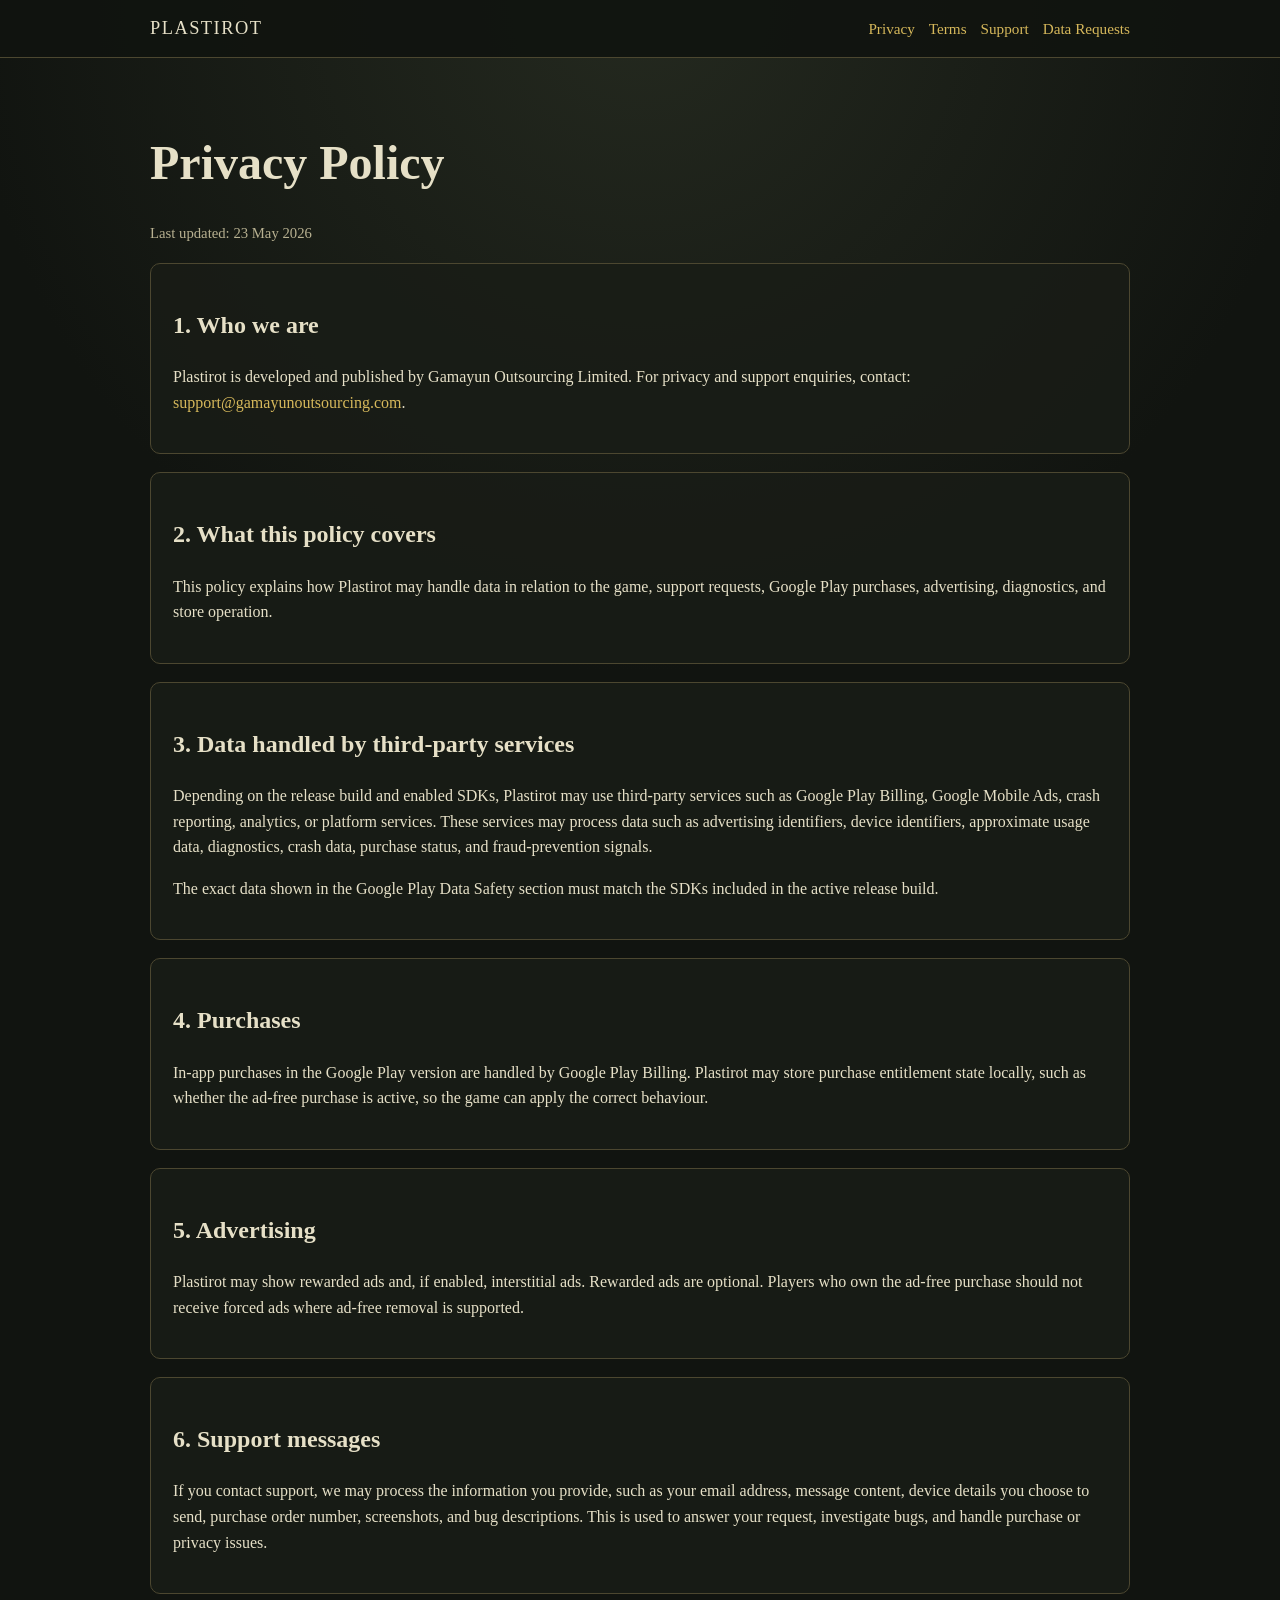
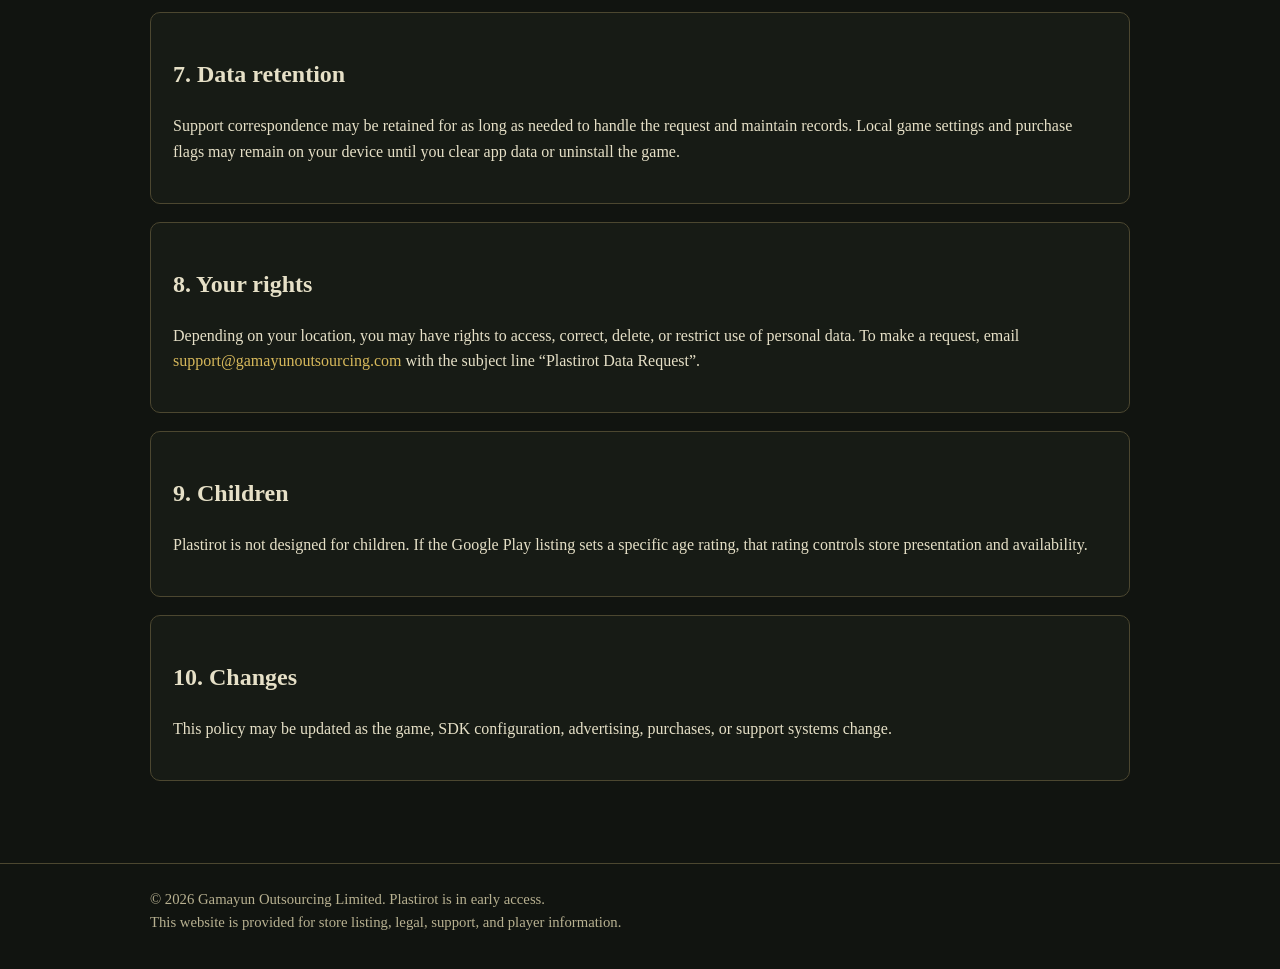
==== privacy.html @ 947d46fb "Add files via upload" ====
<!doctype html>
<html lang="en">
<head>
  <meta charset="utf-8">
  <meta name="viewport" content="width=device-width, initial-scale=1">
  <title>Privacy Policy | Plastirot</title>
  <meta name="description" content="Plastirot official support, privacy, terms, and early access information.">
  <link rel="stylesheet" href="styles.css">
</head>
<body>
<header>
  <div class="site nav">
    <a class="brand" href="index.html">Plastirot</a>
    <nav class="links" aria-label="Main navigation">
      <a href="privacy.html">Privacy</a>
      <a href="terms.html">Terms</a>
      <a href="support.html">Support</a>
      <a href="data-requests.html">Data Requests</a>
    </nav>
  </div>
</header>
<main class="site page">
  <h1>Privacy Policy</h1>
  <p class="small">Last updated: 23 May 2026</p>
  <section><h2>1. Who we are</h2><p>Plastirot is developed and published by Gamayun Outsourcing Limited. For privacy and support enquiries, contact: <a href="mailto:support@gamayunoutsourcing.com">support@gamayunoutsourcing.com</a>.</p></section>
  <section><h2>2. What this policy covers</h2><p>This policy explains how Plastirot may handle data in relation to the game, support requests, Google Play purchases, advertising, diagnostics, and store operation.</p></section>
  <section><h2>3. Data handled by third-party services</h2><p>Depending on the release build and enabled SDKs, Plastirot may use third-party services such as Google Play Billing, Google Mobile Ads, crash reporting, analytics, or platform services. These services may process data such as advertising identifiers, device identifiers, approximate usage data, diagnostics, crash data, purchase status, and fraud-prevention signals.</p><p>The exact data shown in the Google Play Data Safety section must match the SDKs included in the active release build.</p></section>
  <section><h2>4. Purchases</h2><p>In-app purchases in the Google Play version are handled by Google Play Billing. Plastirot may store purchase entitlement state locally, such as whether the ad-free purchase is active, so the game can apply the correct behaviour.</p></section>
  <section><h2>5. Advertising</h2><p>Plastirot may show rewarded ads and, if enabled, interstitial ads. Rewarded ads are optional. Players who own the ad-free purchase should not receive forced ads where ad-free removal is supported.</p></section>
  <section><h2>6. Support messages</h2><p>If you contact support, we may process the information you provide, such as your email address, message content, device details you choose to send, purchase order number, screenshots, and bug descriptions. This is used to answer your request, investigate bugs, and handle purchase or privacy issues.</p></section>
  <section><h2>7. Data retention</h2><p>Support correspondence may be retained for as long as needed to handle the request and maintain records. Local game settings and purchase flags may remain on your device until you clear app data or uninstall the game.</p></section>
  <section><h2>8. Your rights</h2><p>Depending on your location, you may have rights to access, correct, delete, or restrict use of personal data. To make a request, email <a href="mailto:support@gamayunoutsourcing.com">support@gamayunoutsourcing.com</a> with the subject line “Plastirot Data Request”.</p></section>
  <section><h2>9. Children</h2><p>Plastirot is not designed for children. If the Google Play listing sets a specific age rating, that rating controls store presentation and availability.</p></section>
  <section><h2>10. Changes</h2><p>This policy may be updated as the game, SDK configuration, advertising, purchases, or support systems change.</p></section>
</main>
<footer>
  <div class="site">
    <div>© 2026 Gamayun Outsourcing Limited. Plastirot is in early access.</div>
    <div class="small">This website is provided for store listing, legal, support, and player information.</div>
  </div>
</footer>
</body>
</html>
---- styles.css ----
:root {
  --bg: #111410;
  --panel: #191d17;
  --panel-2: #23291f;
  --text: #e6e0c7;
  --muted: #b8b191;
  --accent: #d6b85b;
  --border: #4c4730;
}
* { box-sizing: border-box; }
body {
  margin: 0;
  font-family: Georgia, "Times New Roman", serif;
  background: radial-gradient(circle at top, #24291f 0, var(--bg) 42rem);
  color: var(--text);
  line-height: 1.6;
}
a { color: var(--accent); text-decoration: none; }
a:hover { text-decoration: underline; }
.site { width: min(980px, calc(100% - 32px)); margin: 0 auto; }
header {
  border-bottom: 1px solid var(--border);
  background: rgba(17, 20, 16, 0.92);
  position: sticky;
  top: 0;
  z-index: 5;
}
.nav { display: flex; align-items: center; justify-content: space-between; padding: 14px 0; gap: 18px; }
.brand { font-size: 1.15rem; letter-spacing: 0.08em; text-transform: uppercase; color: var(--text); }
.links { display: flex; gap: 14px; flex-wrap: wrap; font-size: 0.95rem; }
.hero { padding: 72px 0 44px; }
.hero h1 { font-size: clamp(2.2rem, 5vw, 4rem); margin: 0 0 18px; line-height: 1.05; }
.hero p { max-width: 720px; color: var(--muted); font-size: 1.12rem; }
.badge {
  display: inline-block;
  color: #1c1809;
  background: var(--accent);
  padding: 4px 10px;
  border-radius: 999px;
  font-size: 0.82rem;
  letter-spacing: 0.06em;
  text-transform: uppercase;
  margin-bottom: 18px;
}
.grid { display: grid; grid-template-columns: repeat(2, minmax(0, 1fr)); gap: 18px; padding-bottom: 48px; }
.card {
  background: linear-gradient(180deg, var(--panel), var(--panel-2));
  border: 1px solid var(--border);
  border-radius: 10px;
  padding: 22px;
}
.card h2, .card h3 { margin-top: 0; line-height: 1.2; }
.card p, .card li { color: var(--muted); }
main.page { padding: 46px 0 64px; }
main.page h1 { font-size: clamp(2rem, 4vw, 3rem); line-height: 1.1; }
main.page section {
  background: rgba(25, 29, 23, 0.82);
  border: 1px solid var(--border);
  border-radius: 10px;
  padding: 22px;
  margin: 18px 0;
}
.notice { border-left: 4px solid var(--accent); padding-left: 16px; color: var(--muted); }
footer { border-top: 1px solid var(--border); color: var(--muted); padding: 24px 0 34px; font-size: 0.92rem; }
.small { color: var(--muted); font-size: 0.92rem; }
@media (max-width: 720px) {
  .nav { align-items: flex-start; flex-direction: column; }
  .grid { grid-template-columns: 1fr; }
  .hero { padding-top: 44px; }
}
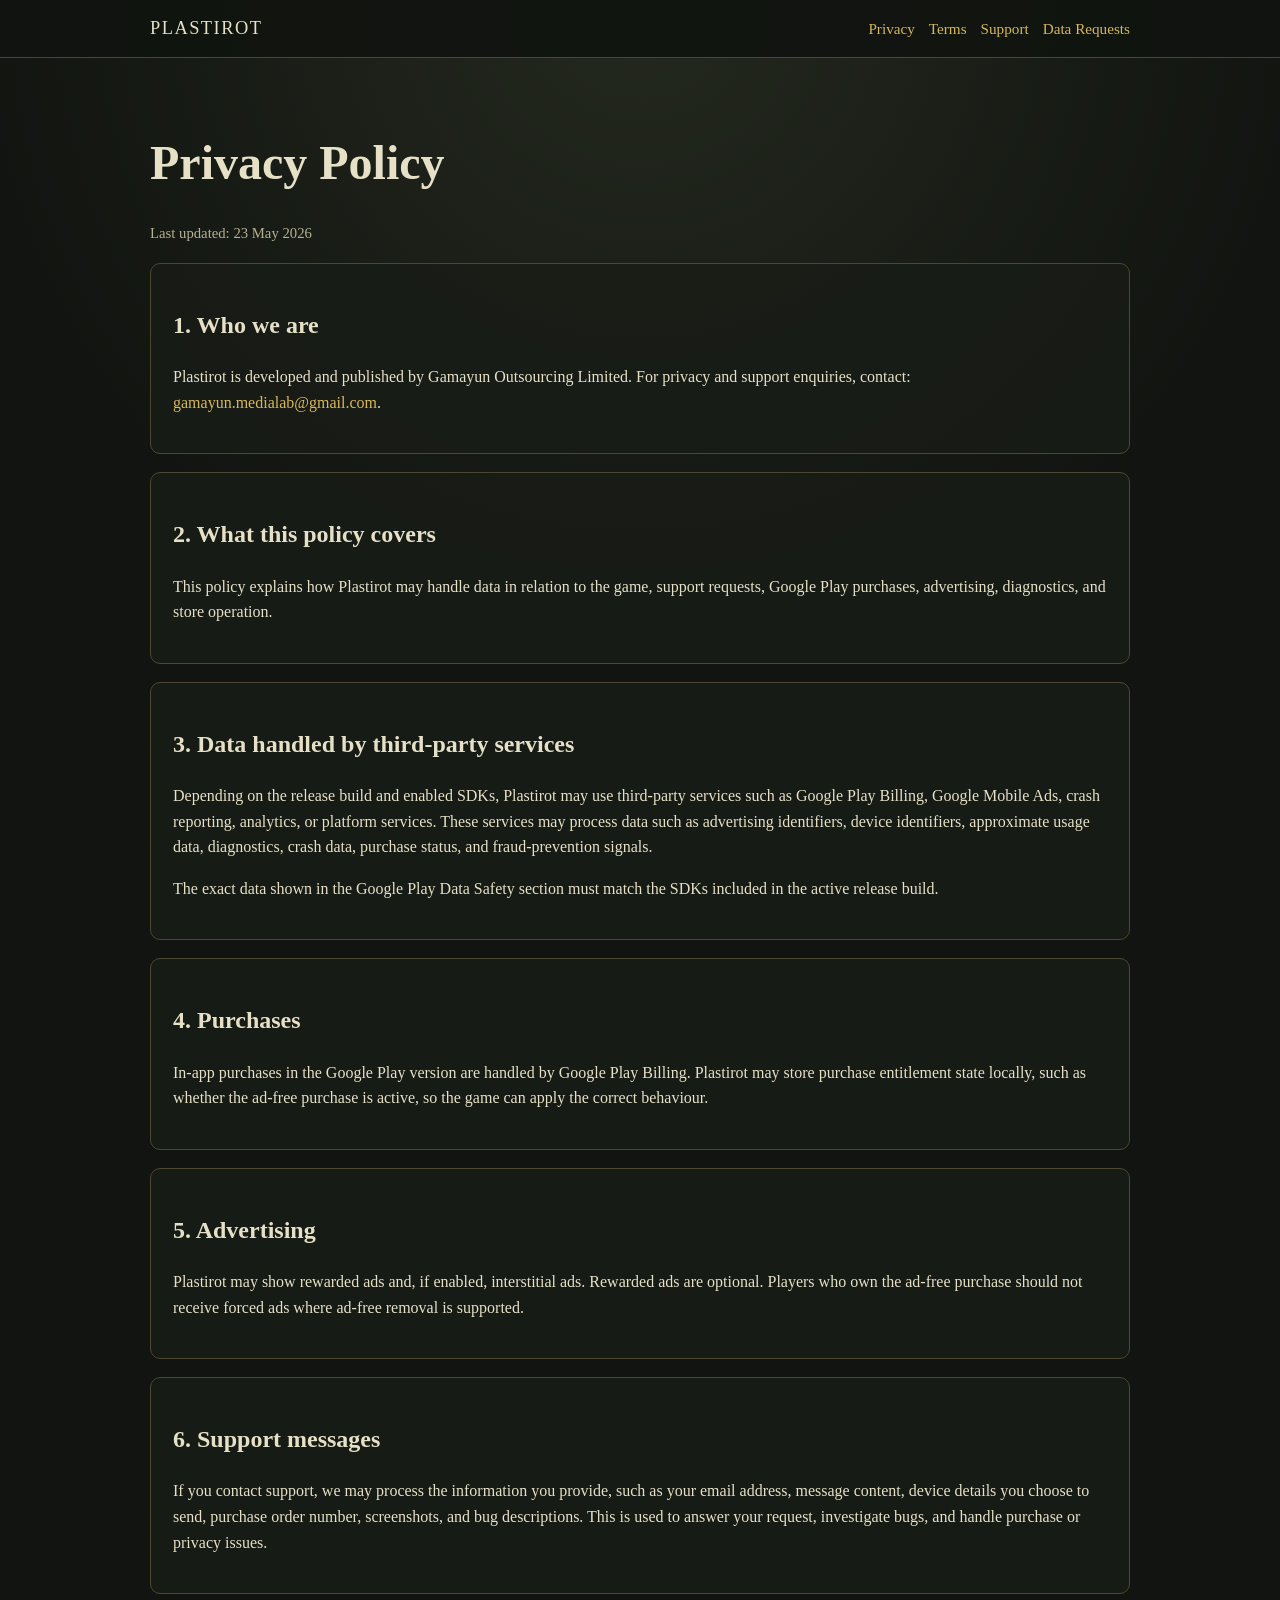
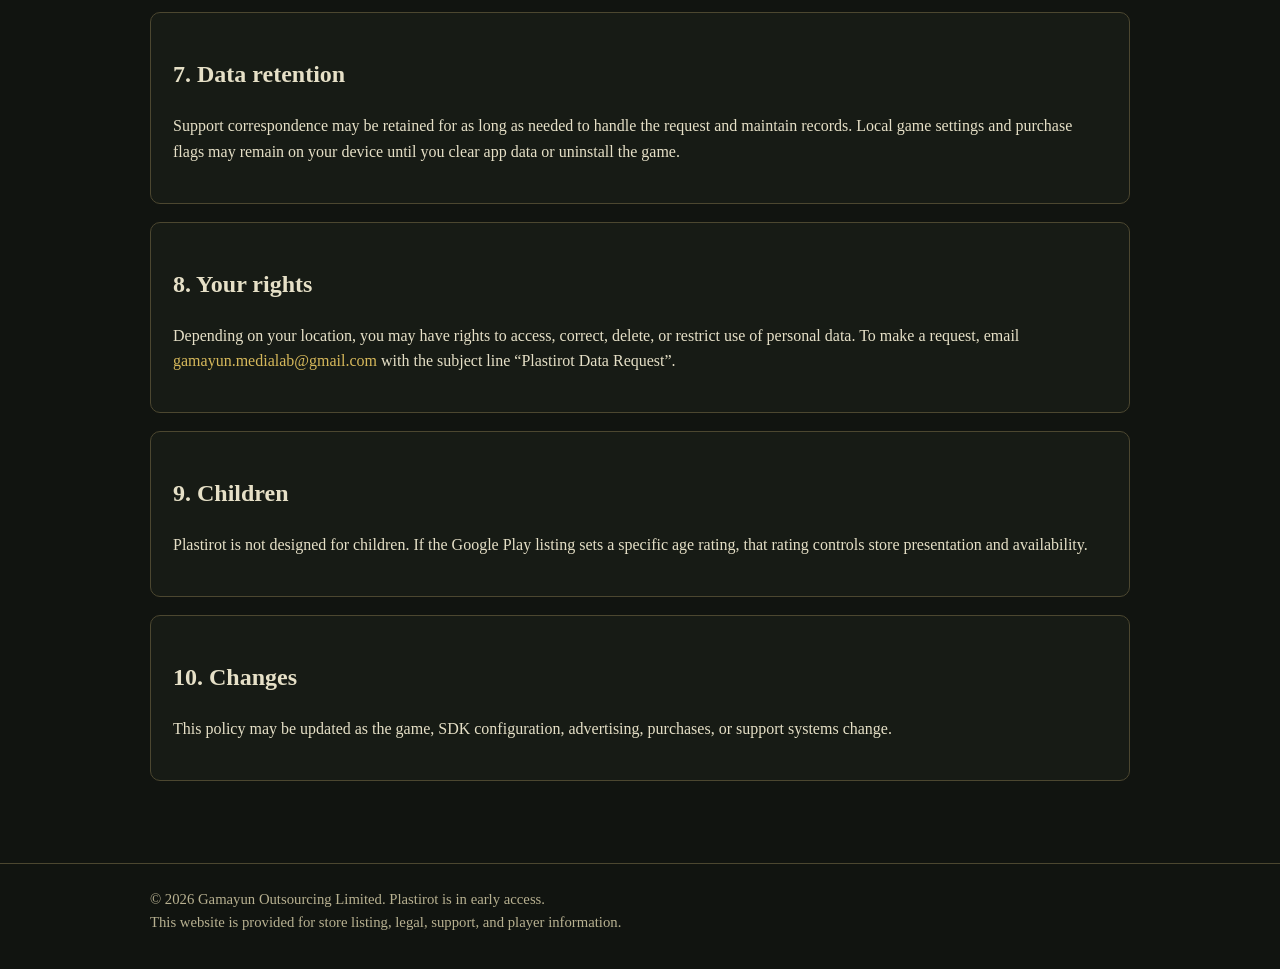
==== commit b5e22271: "Add files via upload" ====
--- a/privacy.html
+++ b/privacy.html
@@ -22,14 +22,14 @@
 <main class="site page">
   <h1>Privacy Policy</h1>
   <p class="small">Last updated: 23 May 2026</p>
-  <section><h2>1. Who we are</h2><p>Plastirot is developed and published by Gamayun Outsourcing Limited. For privacy and support enquiries, contact: <a href="mailto:support@gamayunoutsourcing.com">support@gamayunoutsourcing.com</a>.</p></section>
+  <section><h2>1. Who we are</h2><p>Plastirot is developed and published by Gamayun Outsourcing Limited. For privacy and support enquiries, contact: <a href="mailto:gamayun.medialab@gmail.com">gamayun.medialab@gmail.com</a>.</p></section>
   <section><h2>2. What this policy covers</h2><p>This policy explains how Plastirot may handle data in relation to the game, support requests, Google Play purchases, advertising, diagnostics, and store operation.</p></section>
   <section><h2>3. Data handled by third-party services</h2><p>Depending on the release build and enabled SDKs, Plastirot may use third-party services such as Google Play Billing, Google Mobile Ads, crash reporting, analytics, or platform services. These services may process data such as advertising identifiers, device identifiers, approximate usage data, diagnostics, crash data, purchase status, and fraud-prevention signals.</p><p>The exact data shown in the Google Play Data Safety section must match the SDKs included in the active release build.</p></section>
   <section><h2>4. Purchases</h2><p>In-app purchases in the Google Play version are handled by Google Play Billing. Plastirot may store purchase entitlement state locally, such as whether the ad-free purchase is active, so the game can apply the correct behaviour.</p></section>
   <section><h2>5. Advertising</h2><p>Plastirot may show rewarded ads and, if enabled, interstitial ads. Rewarded ads are optional. Players who own the ad-free purchase should not receive forced ads where ad-free removal is supported.</p></section>
   <section><h2>6. Support messages</h2><p>If you contact support, we may process the information you provide, such as your email address, message content, device details you choose to send, purchase order number, screenshots, and bug descriptions. This is used to answer your request, investigate bugs, and handle purchase or privacy issues.</p></section>
   <section><h2>7. Data retention</h2><p>Support correspondence may be retained for as long as needed to handle the request and maintain records. Local game settings and purchase flags may remain on your device until you clear app data or uninstall the game.</p></section>
-  <section><h2>8. Your rights</h2><p>Depending on your location, you may have rights to access, correct, delete, or restrict use of personal data. To make a request, email <a href="mailto:support@gamayunoutsourcing.com">support@gamayunoutsourcing.com</a> with the subject line “Plastirot Data Request”.</p></section>
+  <section><h2>8. Your rights</h2><p>Depending on your location, you may have rights to access, correct, delete, or restrict use of personal data. To make a request, email <a href="mailto:gamayun.medialab@gmail.com">gamayun.medialab@gmail.com</a> with the subject line “Plastirot Data Request”.</p></section>
   <section><h2>9. Children</h2><p>Plastirot is not designed for children. If the Google Play listing sets a specific age rating, that rating controls store presentation and availability.</p></section>
   <section><h2>10. Changes</h2><p>This policy may be updated as the game, SDK configuration, advertising, purchases, or support systems change.</p></section>
 </main>
